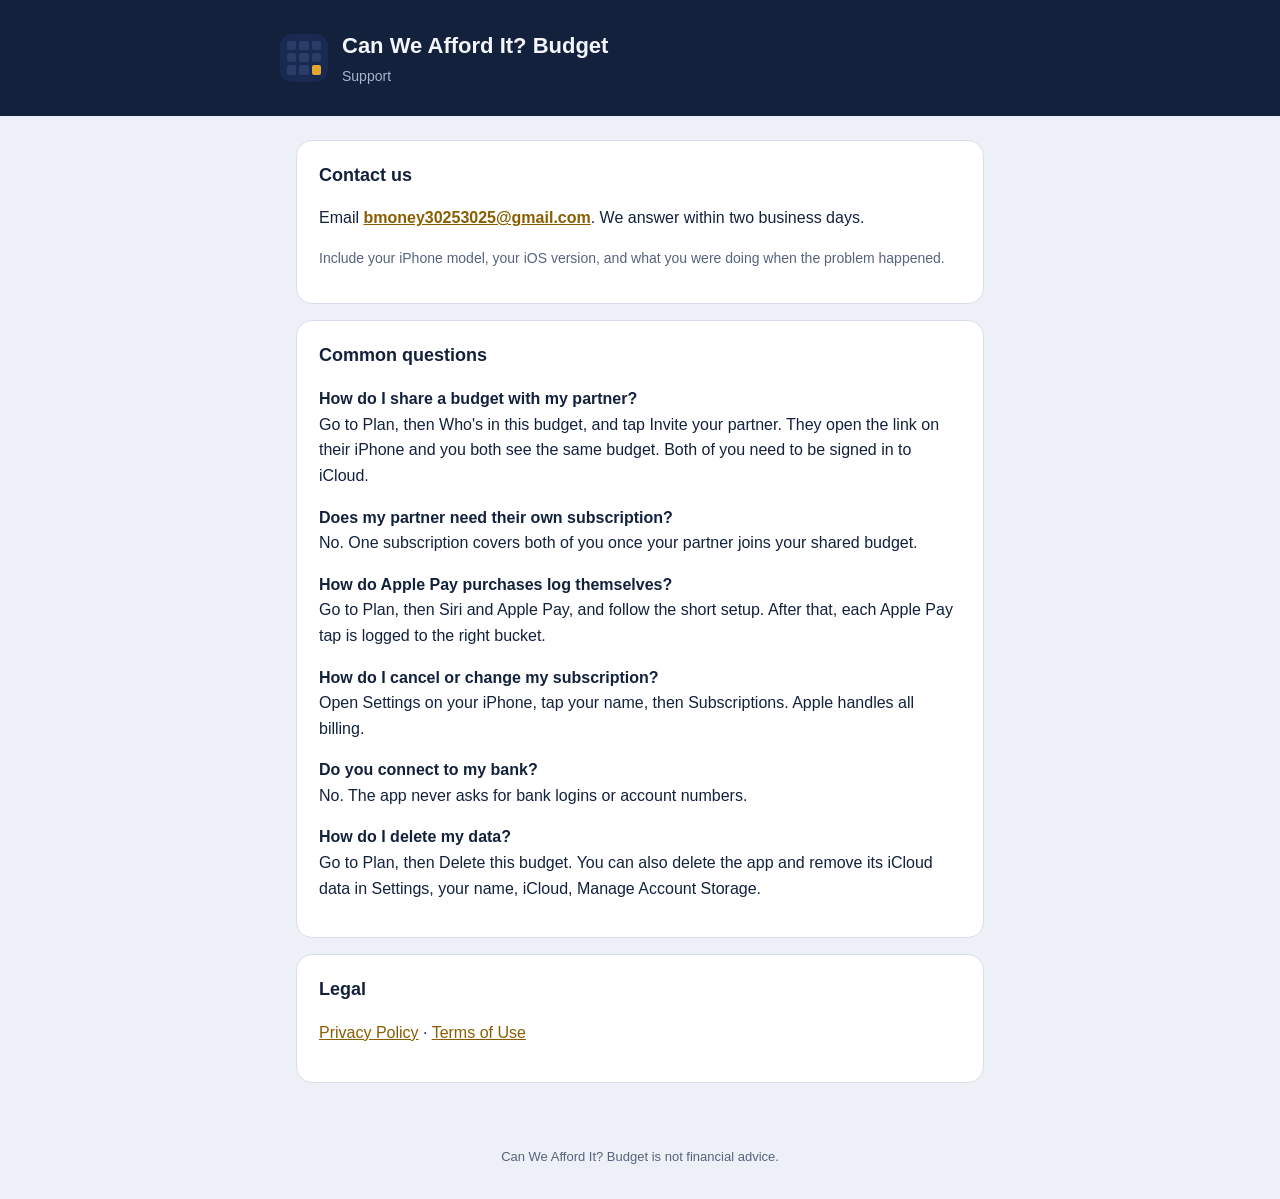
==== index.html @ 119bb6a8 "Support and privacy pages for Can We Afford It? Budget Co-Authored-By: Claude Opus 5.5 <noreply@anth" ====
<!doctype html>
<html lang="en"><head><meta charset="utf-8"><meta name="viewport" content="width=device-width,initial-scale=1">
<title>Can We Afford It? Budget - Support</title><link rel="stylesheet" href="style.css"></head>
<body>
<header><div class="wrap"><div class="logo"><i></i><i></i><i></i><i></i><i></i><i></i><i></i><i></i><i class="on"></i></div>
<div><h1>Can We Afford It? Budget</h1><p>Support</p></div></div></header>
<main class="wrap">
<div class="card"><h2>Contact us</h2>
<p>Email <a class="email" href="mailto:bmoney30253025@gmail.com">bmoney30253025@gmail.com</a>. We answer within two business days.</p>
<p class="muted">Include your iPhone model, your iOS version, and what you were doing when the problem happened.</p></div>
<div class="card"><h2>Common questions</h2>
<p><strong>How do I share a budget with my partner?</strong><br>Go to Plan, then Who's in this budget, and tap Invite your partner. They open the link on their iPhone and you both see the same budget. Both of you need to be signed in to iCloud.</p>
<p><strong>Does my partner need their own subscription?</strong><br>No. One subscription covers both of you once your partner joins your shared budget.</p>
<p><strong>How do Apple Pay purchases log themselves?</strong><br>Go to Plan, then Siri and Apple Pay, and follow the short setup. After that, each Apple Pay tap is logged to the right bucket.</p>
<p><strong>How do I cancel or change my subscription?</strong><br>Open Settings on your iPhone, tap your name, then Subscriptions. Apple handles all billing.</p>
<p><strong>Do you connect to my bank?</strong><br>No. The app never asks for bank logins or account numbers.</p>
<p><strong>How do I delete my data?</strong><br>Go to Plan, then Delete this budget. You can also delete the app and remove its iCloud data in Settings, your name, iCloud, Manage Account Storage.</p></div>
<div class="card"><h2>Legal</h2><p><a href="privacy.html">Privacy Policy</a> &middot; <a href="https://www.apple.com/legal/internet-services/itunes/dev/stdeula/">Terms of Use</a></p></div>
</main><footer>Can We Afford It? Budget is not financial advice.</footer>
</body></html>
---- style.css ----
:root{--navy:#13213D;--gold:#E3A72F;--ink:#13213D;--muted:#56637E;--bg:#EDF1F7;--card:#FFFFFF;--line:#D7DEEA}
@media (prefers-color-scheme:dark){:root{--ink:#E8EDF6;--muted:#9BA7C1;--bg:#0B1220;--card:#141E33;--line:#26334F}}
*{box-sizing:border-box}
body{margin:0;background:var(--bg);color:var(--ink);font:16px/1.6 -apple-system,BlinkMacSystemFont,"Segoe UI",Roboto,sans-serif}
header{background:var(--navy);color:#F4F6FB;padding:28px max(16px,env(safe-area-inset-left)) 28px}
header .wrap{display:flex;align-items:center;gap:14px}
.logo{width:48px;height:48px;border-radius:12px;background:#1A2950;display:grid;grid-template-columns:repeat(3,1fr);gap:3px;padding:7px}
.logo i{background:#2B3D66;border-radius:2px}.logo i.on{background:var(--gold)}
header h1{margin:0;font-size:22px}header p{margin:2px 0 0;color:#A9B5CF;font-size:14px}
.wrap{max-width:720px;margin:0 auto}
main{padding:24px max(16px,env(safe-area-inset-left)) 48px}
.card{background:var(--card);border:1px solid var(--line);border-radius:16px;padding:20px 22px;margin-bottom:16px}
h2{font-size:18px;margin:0 0 8px}
p,li{color:var(--ink)}.muted{color:var(--muted);font-size:14px}
a{color:#8A5D00}@media (prefers-color-scheme:dark){a{color:#F3C766}}
.email{font-weight:600;user-select:all}
footer{text-align:center;color:var(--muted);font-size:13px;padding:0 16px 32px}
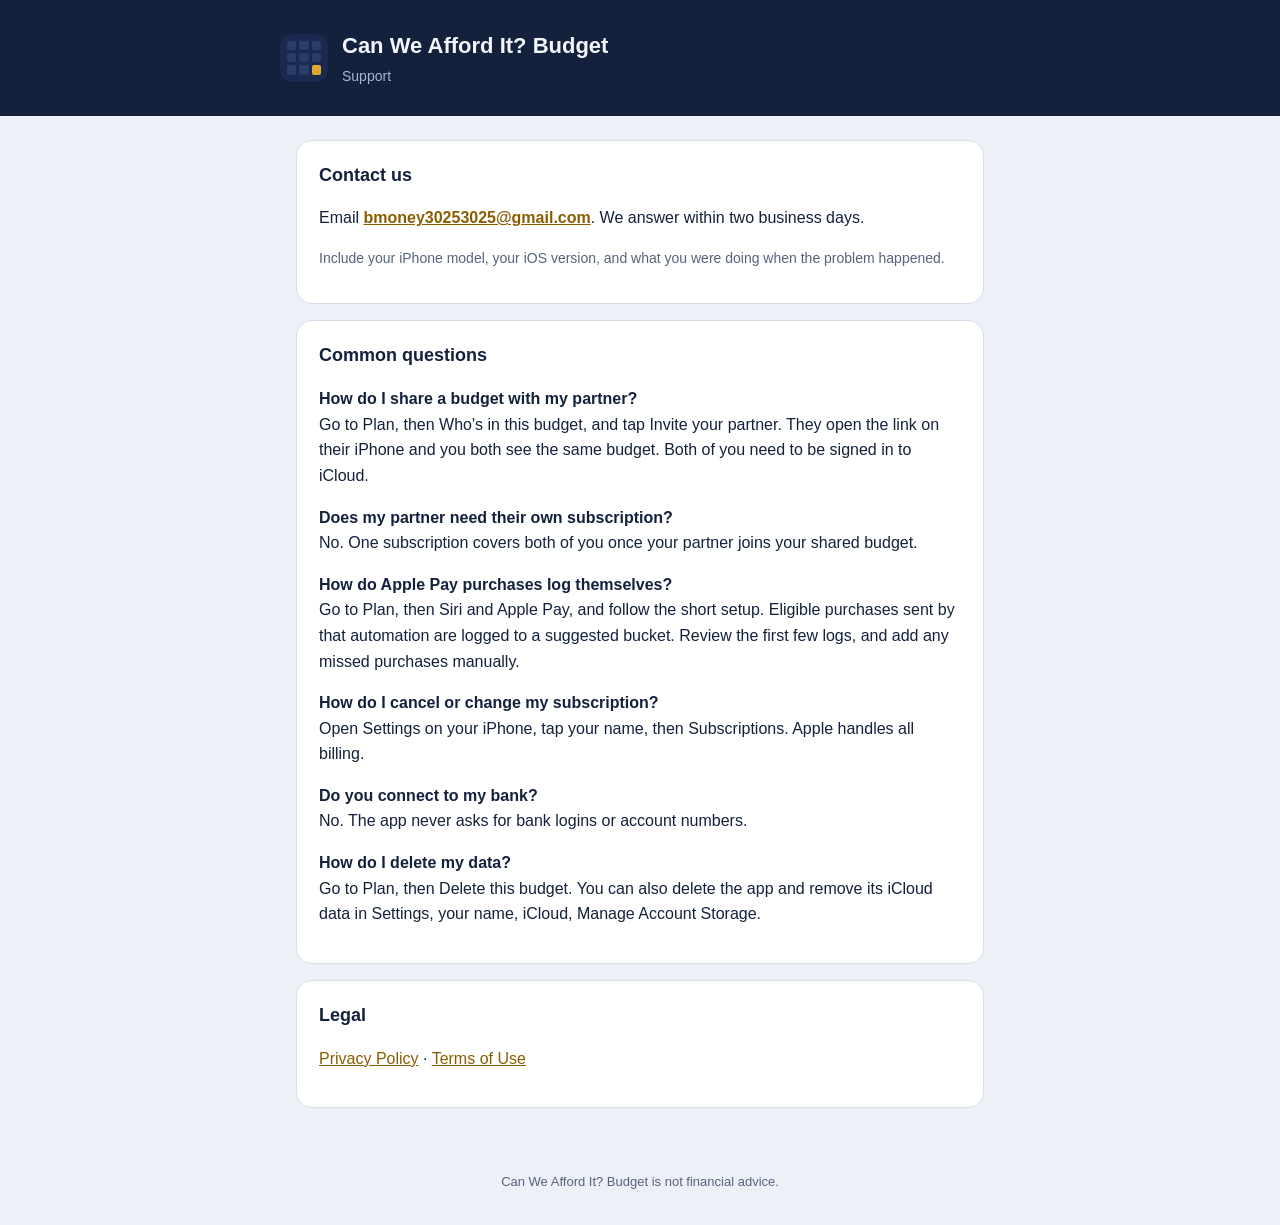
==== commit 8ea34929: "Clarify Wallet automation setup and purchase logging" ====
--- a/index.html
+++ b/index.html
@@ -11,7 +11,7 @@
 <div class="card"><h2>Common questions</h2>
 <p><strong>How do I share a budget with my partner?</strong><br>Go to Plan, then Who's in this budget, and tap Invite your partner. They open the link on their iPhone and you both see the same budget. Both of you need to be signed in to iCloud.</p>
 <p><strong>Does my partner need their own subscription?</strong><br>No. One subscription covers both of you once your partner joins your shared budget.</p>
-<p><strong>How do Apple Pay purchases log themselves?</strong><br>Go to Plan, then Siri and Apple Pay, and follow the short setup. After that, each Apple Pay tap is logged to the right bucket.</p>
+<p><strong>How do Apple Pay purchases log themselves?</strong><br>Go to Plan, then Siri and Apple Pay, and follow the short setup. Eligible purchases sent by that automation are logged to a suggested bucket. Review the first few logs, and add any missed purchases manually.</p>
 <p><strong>How do I cancel or change my subscription?</strong><br>Open Settings on your iPhone, tap your name, then Subscriptions. Apple handles all billing.</p>
 <p><strong>Do you connect to my bank?</strong><br>No. The app never asks for bank logins or account numbers.</p>
 <p><strong>How do I delete my data?</strong><br>Go to Plan, then Delete this budget. You can also delete the app and remove its iCloud data in Settings, your name, iCloud, Manage Account Storage.</p></div>
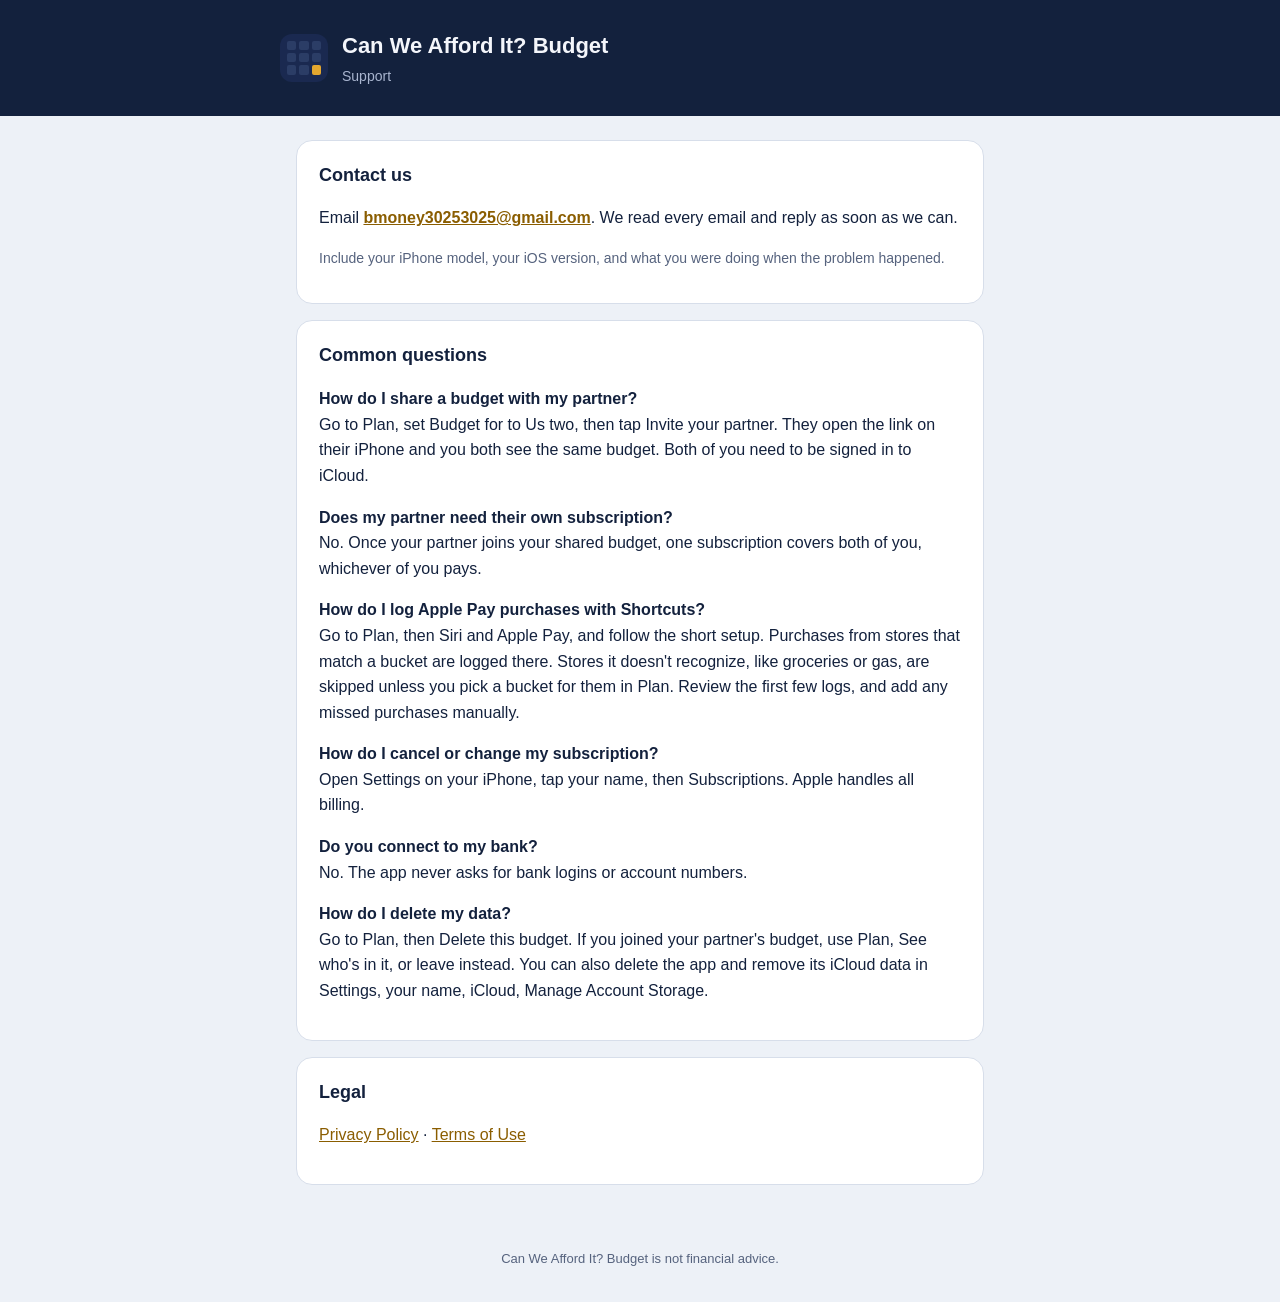
==== commit 2e03f8d7: "Afford It support and privacy pages match the app Co-Authored-By: Claude Opus 5.5 <noreply@anthropic" ====
--- a/index.html
+++ b/index.html
@@ -6,15 +6,15 @@
 <div><h1>Can We Afford It? Budget</h1><p>Support</p></div></div></header>
 <main class="wrap">
 <div class="card"><h2>Contact us</h2>
-<p>Email <a class="email" href="mailto:bmoney30253025@gmail.com">bmoney30253025@gmail.com</a>. We answer within two business days.</p>
+<p>Email <a class="email" href="mailto:bmoney30253025@gmail.com">bmoney30253025@gmail.com</a>. We read every email and reply as soon as we can.</p>
 <p class="muted">Include your iPhone model, your iOS version, and what you were doing when the problem happened.</p></div>
 <div class="card"><h2>Common questions</h2>
-<p><strong>How do I share a budget with my partner?</strong><br>Go to Plan, then Who's in this budget, and tap Invite your partner. They open the link on their iPhone and you both see the same budget. Both of you need to be signed in to iCloud.</p>
-<p><strong>Does my partner need their own subscription?</strong><br>No. One subscription covers both of you once your partner joins your shared budget.</p>
-<p><strong>How do Apple Pay purchases log themselves?</strong><br>Go to Plan, then Siri and Apple Pay, and follow the short setup. Eligible purchases sent by that automation are logged to a suggested bucket. Review the first few logs, and add any missed purchases manually.</p>
+<p><strong>How do I share a budget with my partner?</strong><br>Go to Plan, set Budget for to Us two, then tap Invite your partner. They open the link on their iPhone and you both see the same budget. Both of you need to be signed in to iCloud.</p>
+<p><strong>Does my partner need their own subscription?</strong><br>No. Once your partner joins your shared budget, one subscription covers both of you, whichever of you pays.</p>
+<p><strong>How do I log Apple Pay purchases with Shortcuts?</strong><br>Go to Plan, then Siri and Apple Pay, and follow the short setup. Purchases from stores that match a bucket are logged there. Stores it doesn't recognize, like groceries or gas, are skipped unless you pick a bucket for them in Plan. Review the first few logs, and add any missed purchases manually.</p>
 <p><strong>How do I cancel or change my subscription?</strong><br>Open Settings on your iPhone, tap your name, then Subscriptions. Apple handles all billing.</p>
 <p><strong>Do you connect to my bank?</strong><br>No. The app never asks for bank logins or account numbers.</p>
-<p><strong>How do I delete my data?</strong><br>Go to Plan, then Delete this budget. You can also delete the app and remove its iCloud data in Settings, your name, iCloud, Manage Account Storage.</p></div>
+<p><strong>How do I delete my data?</strong><br>Go to Plan, then Delete this budget. If you joined your partner's budget, use Plan, See who's in it, or leave instead. You can also delete the app and remove its iCloud data in Settings, your name, iCloud, Manage Account Storage.</p></div>
 <div class="card"><h2>Legal</h2><p><a href="privacy.html">Privacy Policy</a> &middot; <a href="https://www.apple.com/legal/internet-services/itunes/dev/stdeula/">Terms of Use</a></p></div>
 </main><footer>Can We Afford It? Budget is not financial advice.</footer>
 </body></html>
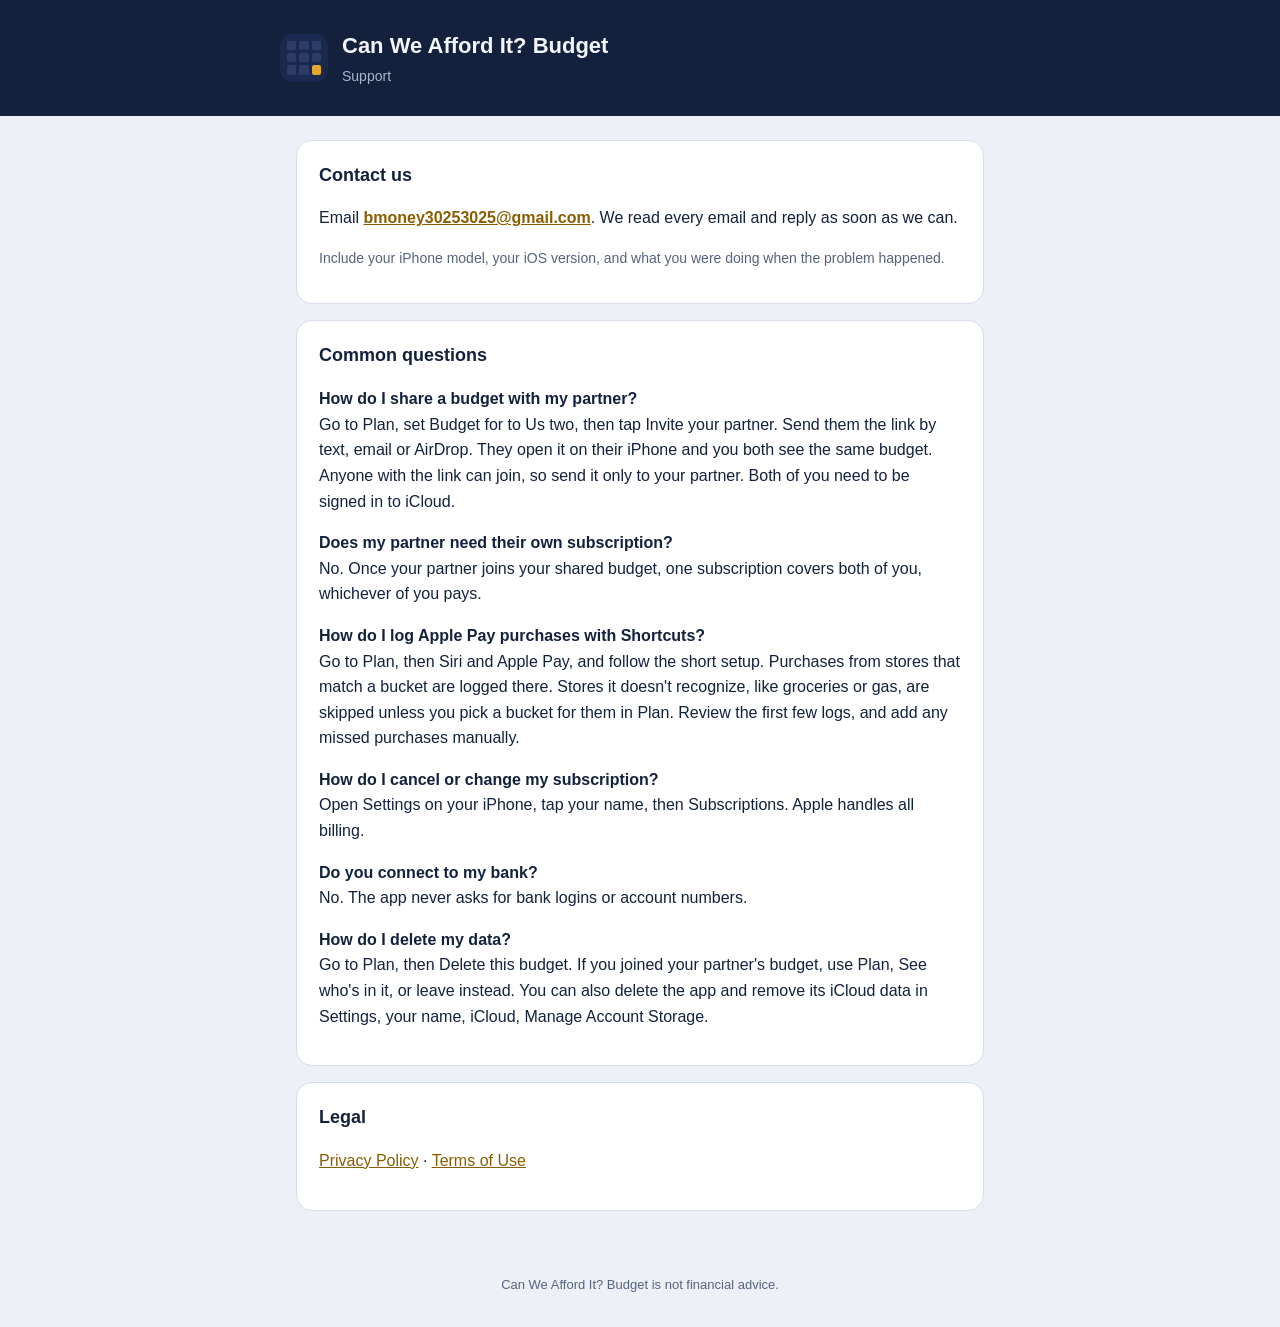
==== commit ec6186fa: "Privacy and FAQ: the partner invite link works for whoever opens it Co-Authored-By: Claude Opus 5.5 " ====
--- a/index.html
+++ b/index.html
@@ -9,7 +9,7 @@
 <p>Email <a class="email" href="mailto:bmoney30253025@gmail.com">bmoney30253025@gmail.com</a>. We read every email and reply as soon as we can.</p>
 <p class="muted">Include your iPhone model, your iOS version, and what you were doing when the problem happened.</p></div>
 <div class="card"><h2>Common questions</h2>
-<p><strong>How do I share a budget with my partner?</strong><br>Go to Plan, set Budget for to Us two, then tap Invite your partner. They open the link on their iPhone and you both see the same budget. Both of you need to be signed in to iCloud.</p>
+<p><strong>How do I share a budget with my partner?</strong><br>Go to Plan, set Budget for to Us two, then tap Invite your partner. Send them the link by text, email or AirDrop. They open it on their iPhone and you both see the same budget. Anyone with the link can join, so send it only to your partner. Both of you need to be signed in to iCloud.</p>
 <p><strong>Does my partner need their own subscription?</strong><br>No. Once your partner joins your shared budget, one subscription covers both of you, whichever of you pays.</p>
 <p><strong>How do I log Apple Pay purchases with Shortcuts?</strong><br>Go to Plan, then Siri and Apple Pay, and follow the short setup. Purchases from stores that match a bucket are logged there. Stores it doesn't recognize, like groceries or gas, are skipped unless you pick a bucket for them in Plan. Review the first few logs, and add any missed purchases manually.</p>
 <p><strong>How do I cancel or change my subscription?</strong><br>Open Settings on your iPhone, tap your name, then Subscriptions. Apple handles all billing.</p>
